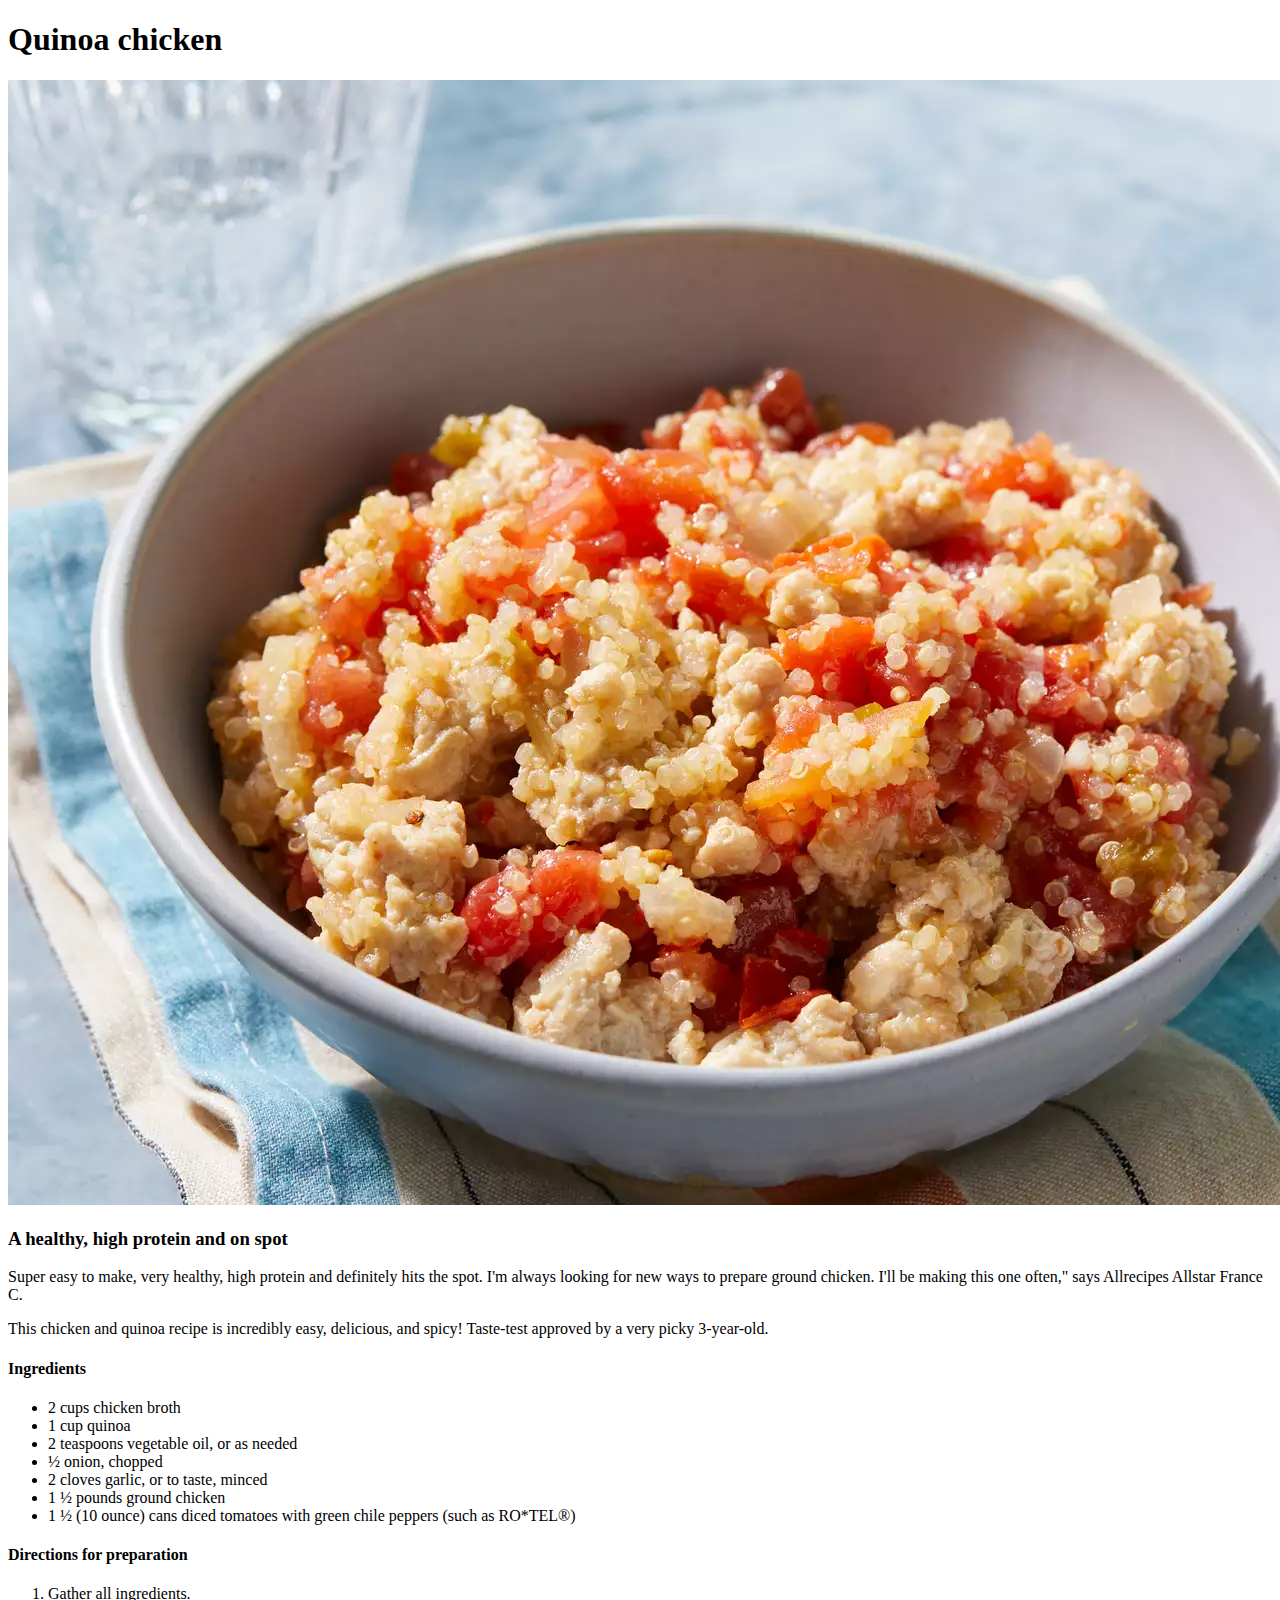
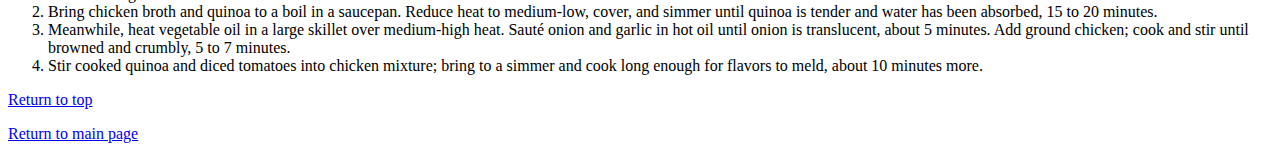
==== recipes/quinoa-chicken.html @ 529a2f13 "." ====
<!DOCTYPE html>
<html lang="en">
<head>
    <meta charset="UTF-8">
    <meta name="viewport" content="width=device-width, initial-scale=1.0">
    <title>Quinoa chicken</title>
</head>
<body>
    <h1 id="header">Quinoa chicken</h1>
    <img src="../images/quinoa-chicken.jpeg" alt="quinoa chicken">
    <h3>A healthy, high protein and on spot</h3>
    <p>Super easy to make, very healthy, high protein and definitely hits the spot. I'm always looking for new ways to prepare ground chicken. I'll be making this one often," says Allrecipes Allstar France C.</p>
    <p>This chicken and quinoa recipe is incredibly easy, delicious, and spicy! Taste-test approved by a very picky 3-year-old.</p>
    <div>
        <h4>Ingredients</h4>
        <ul>
            <li>2 cups chicken broth</li>
            <li>1 cup quinoa</li>
            <li>2 teaspoons vegetable oil, or as needed</li>
            <li>½ onion, chopped</li>
            <li>2 cloves garlic, or to taste, minced</li>
            <li>1 ½ pounds ground chicken</li>
            <li>1 ½ (10 ounce) cans diced tomatoes with green chile peppers (such as RO*TEL®)</li>
        </ul>
    </div>
    <div>
        <h4>Directions for preparation</h4>
        <ol>
            <li>Gather all ingredients.</li>
            <li>Bring chicken broth and quinoa to a boil in a saucepan. Reduce heat to medium-low, cover, and simmer until quinoa is tender and water has been absorbed, 15 to 20 minutes.</li>
            <li>Meanwhile, heat vegetable oil in a large skillet over medium-high heat. Sauté onion and garlic in hot oil until onion is translucent, about 5 minutes. Add ground chicken; cook and stir until browned and crumbly, 5 to 7 minutes.</li>
            <li>Stir cooked quinoa and diced tomatoes into chicken mixture; bring to a simmer and cook long enough for flavors to meld, about 10 minutes more.</li>
        </ol>
    </div>
    <a href="#header">Return to top</a>
    <p></p>
    <a href="../index.html">Return to main page</a>
</body>
</html>
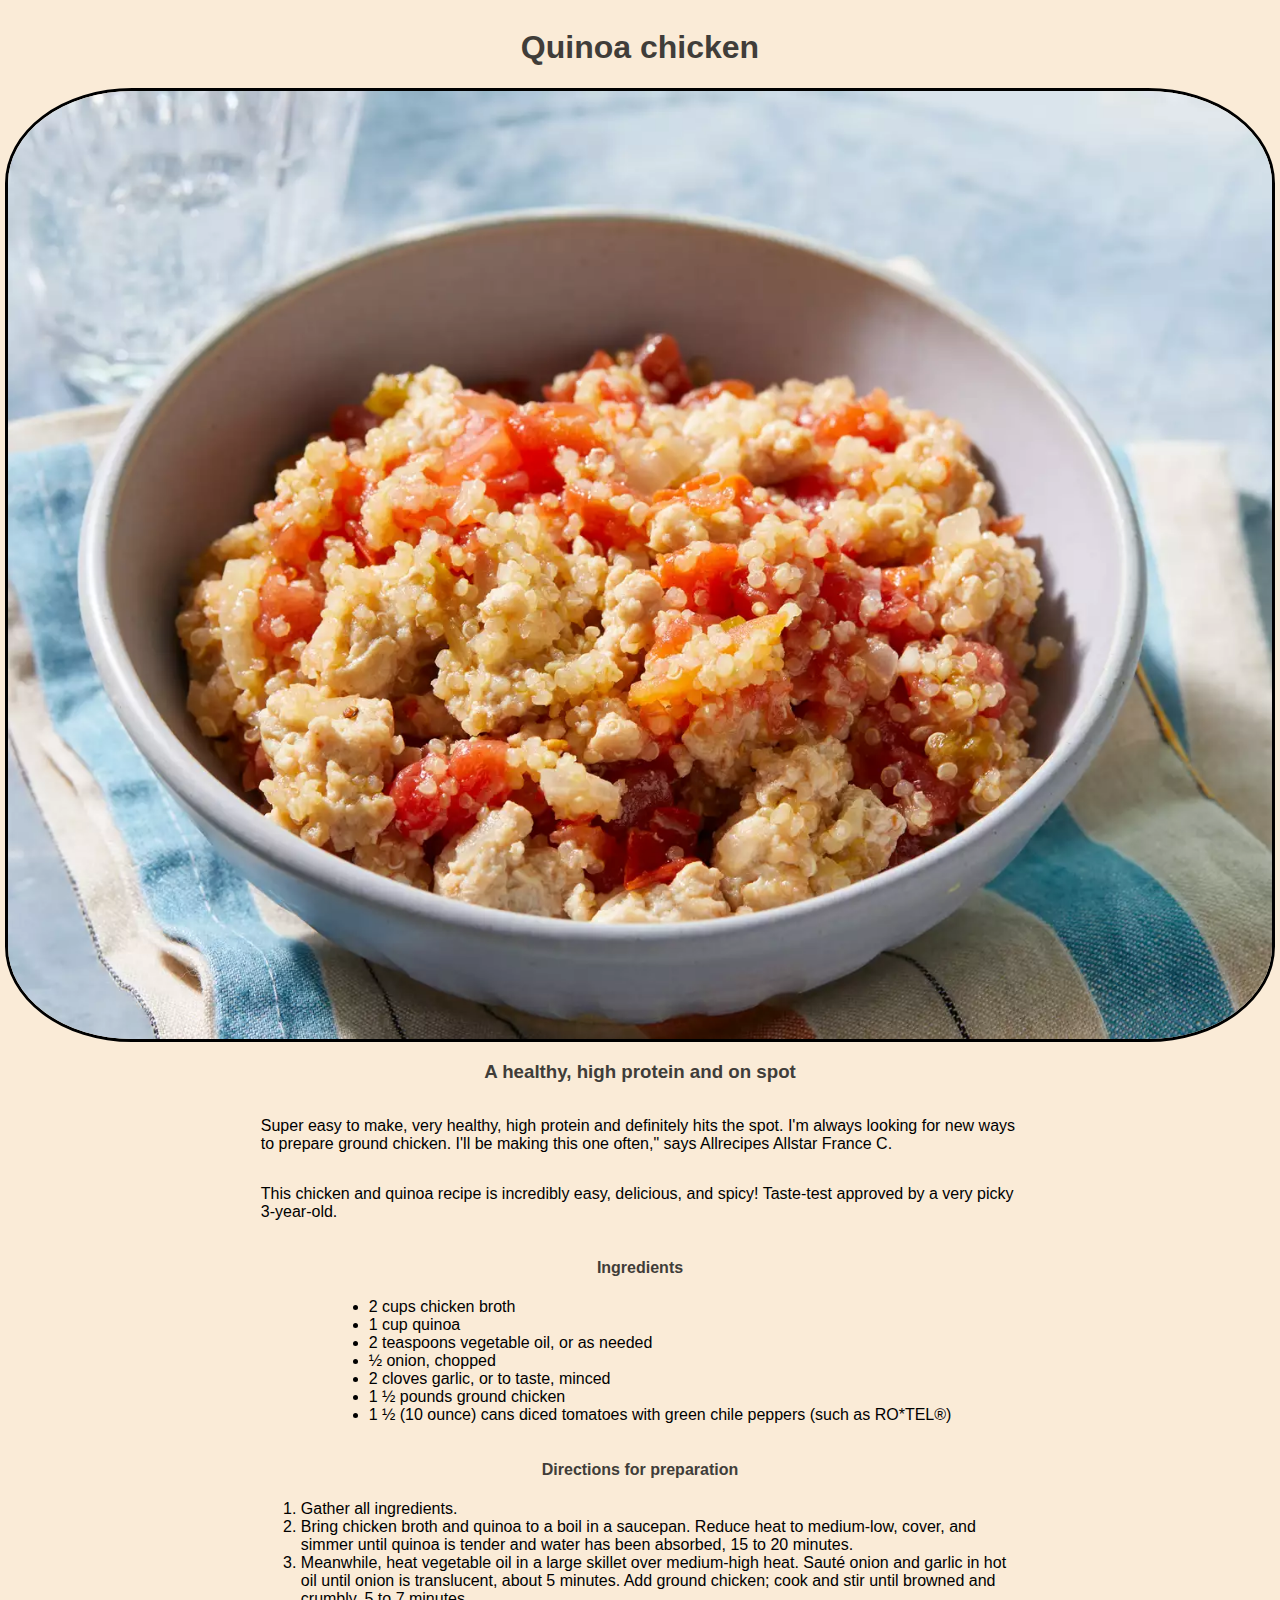
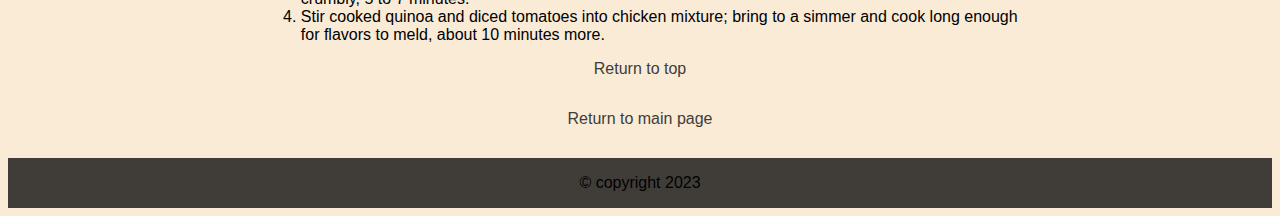
==== commit 784eb3cb: "Odin recipy css edition" ====
--- a/recipes/quinoa-chicken.html
+++ b/recipes/quinoa-chicken.html
@@ -4,6 +4,7 @@
     <meta charset="UTF-8">
     <meta name="viewport" content="width=device-width, initial-scale=1.0">
     <title>Quinoa chicken</title>
+    <link rel="stylesheet" href="quinoa-styles.css" >
 </head>
 <body>
     <h1 id="header">Quinoa chicken</h1>
@@ -35,5 +36,8 @@
     <a href="#header">Return to top</a>
     <p></p>
     <a href="../index.html">Return to main page</a>
+    <footer>
+        <p>© copyright 2023</p>
+    </footer>
 </body>
 </html>--- a/recipes/quinoa-styles.css
+++ b/recipes/quinoa-styles.css
@@ -0,0 +1,54 @@
+html {
+    background-color: antiquewhite;
+    font-family: 'Segoe UI', Tahoma, Geneva, Verdana, sans-serif;
+}
+
+body {
+    display: flex;
+    justify-content: center;
+    align-items: center;
+    position: relative;
+    flex-direction: column;
+}
+
+h1, h3, h4 {
+    text-align: center;
+    color: #403D39;
+}
+
+img {
+    max-width: 100%;
+    height: auto;
+    border-radius: 10%;
+    border: solid;
+}
+
+a {
+    text-decoration: none;
+    color: #403D39;
+}
+
+a:hover {
+    color: #BD897E
+}
+
+#text {
+    padding-bottom: 10px;
+}
+
+ol, p {
+    margin-left: 20%;
+    margin-right: 20%;
+    text-align: left;
+}
+
+footer {
+    background-color: #403D39;
+    height: auto;
+    width: 100%;
+    margin-top: 30px;
+}
+
+footer > p {
+    text-align: center;
+}